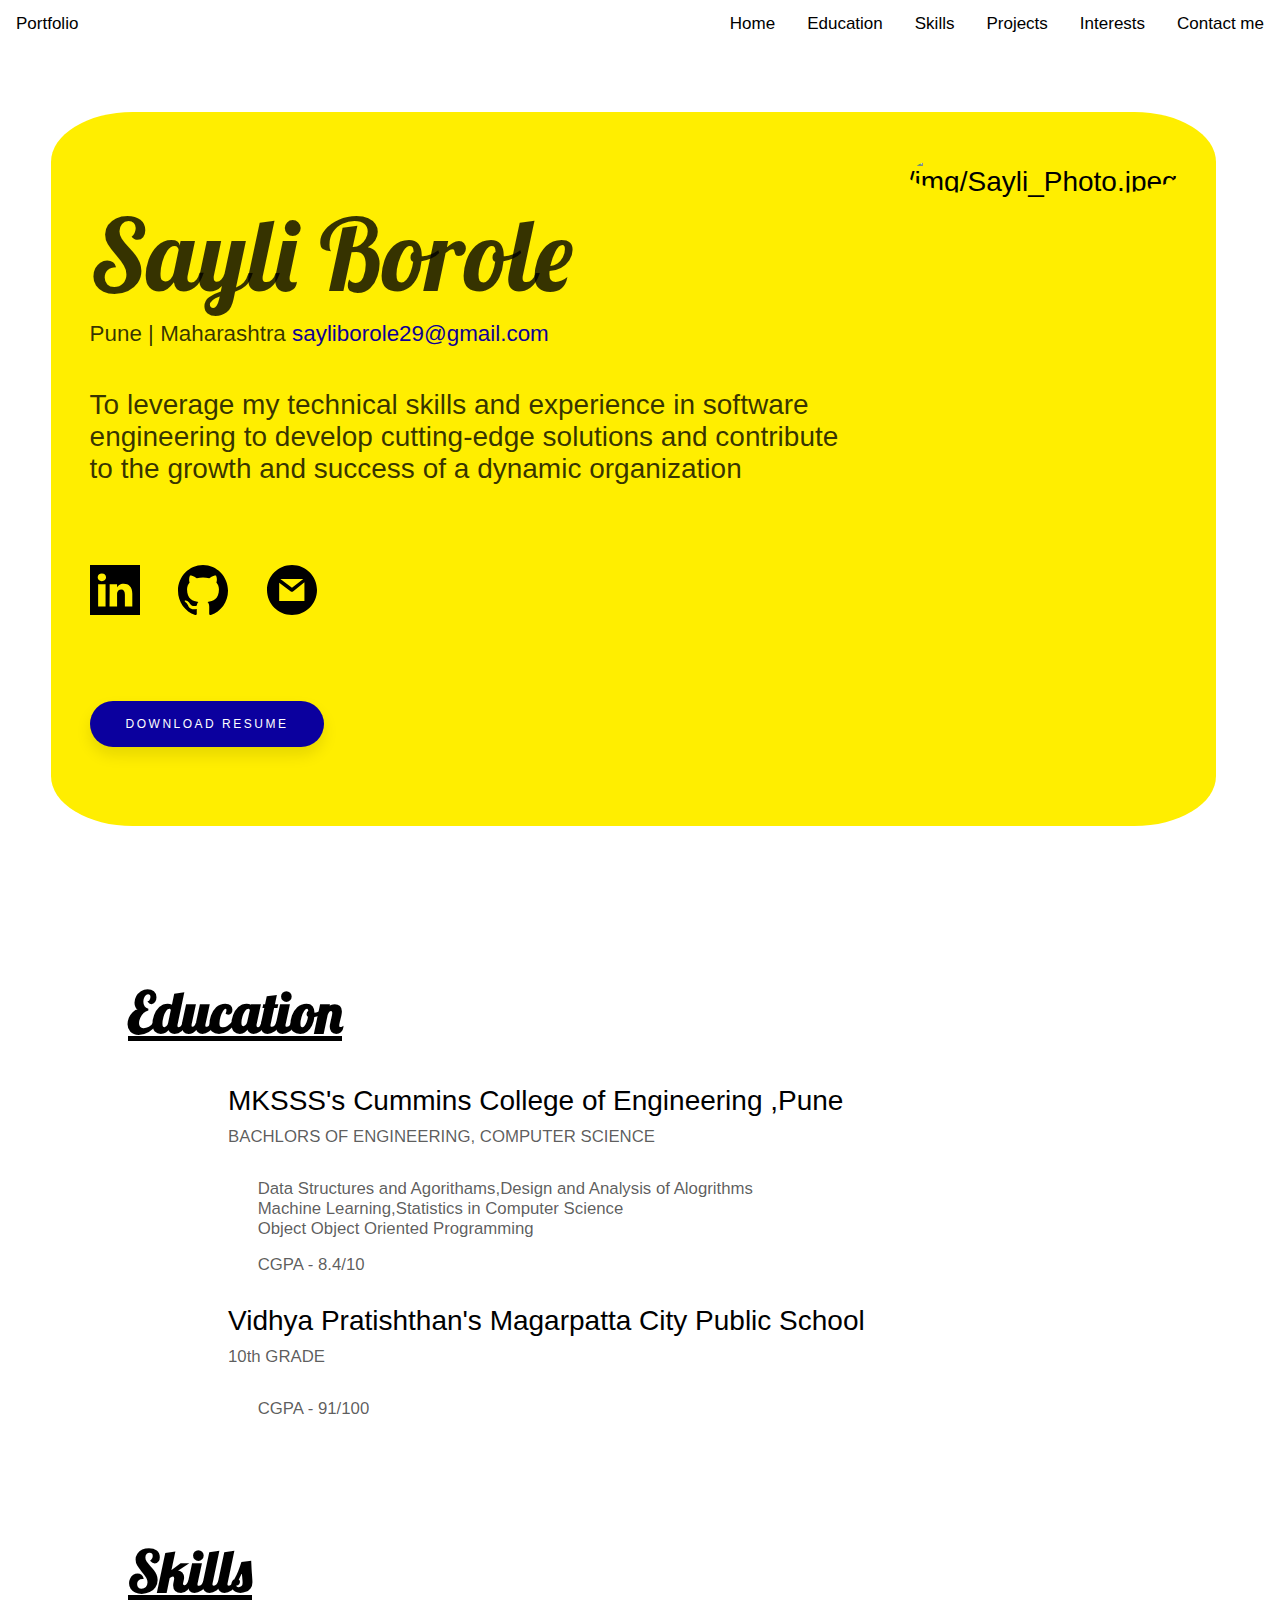
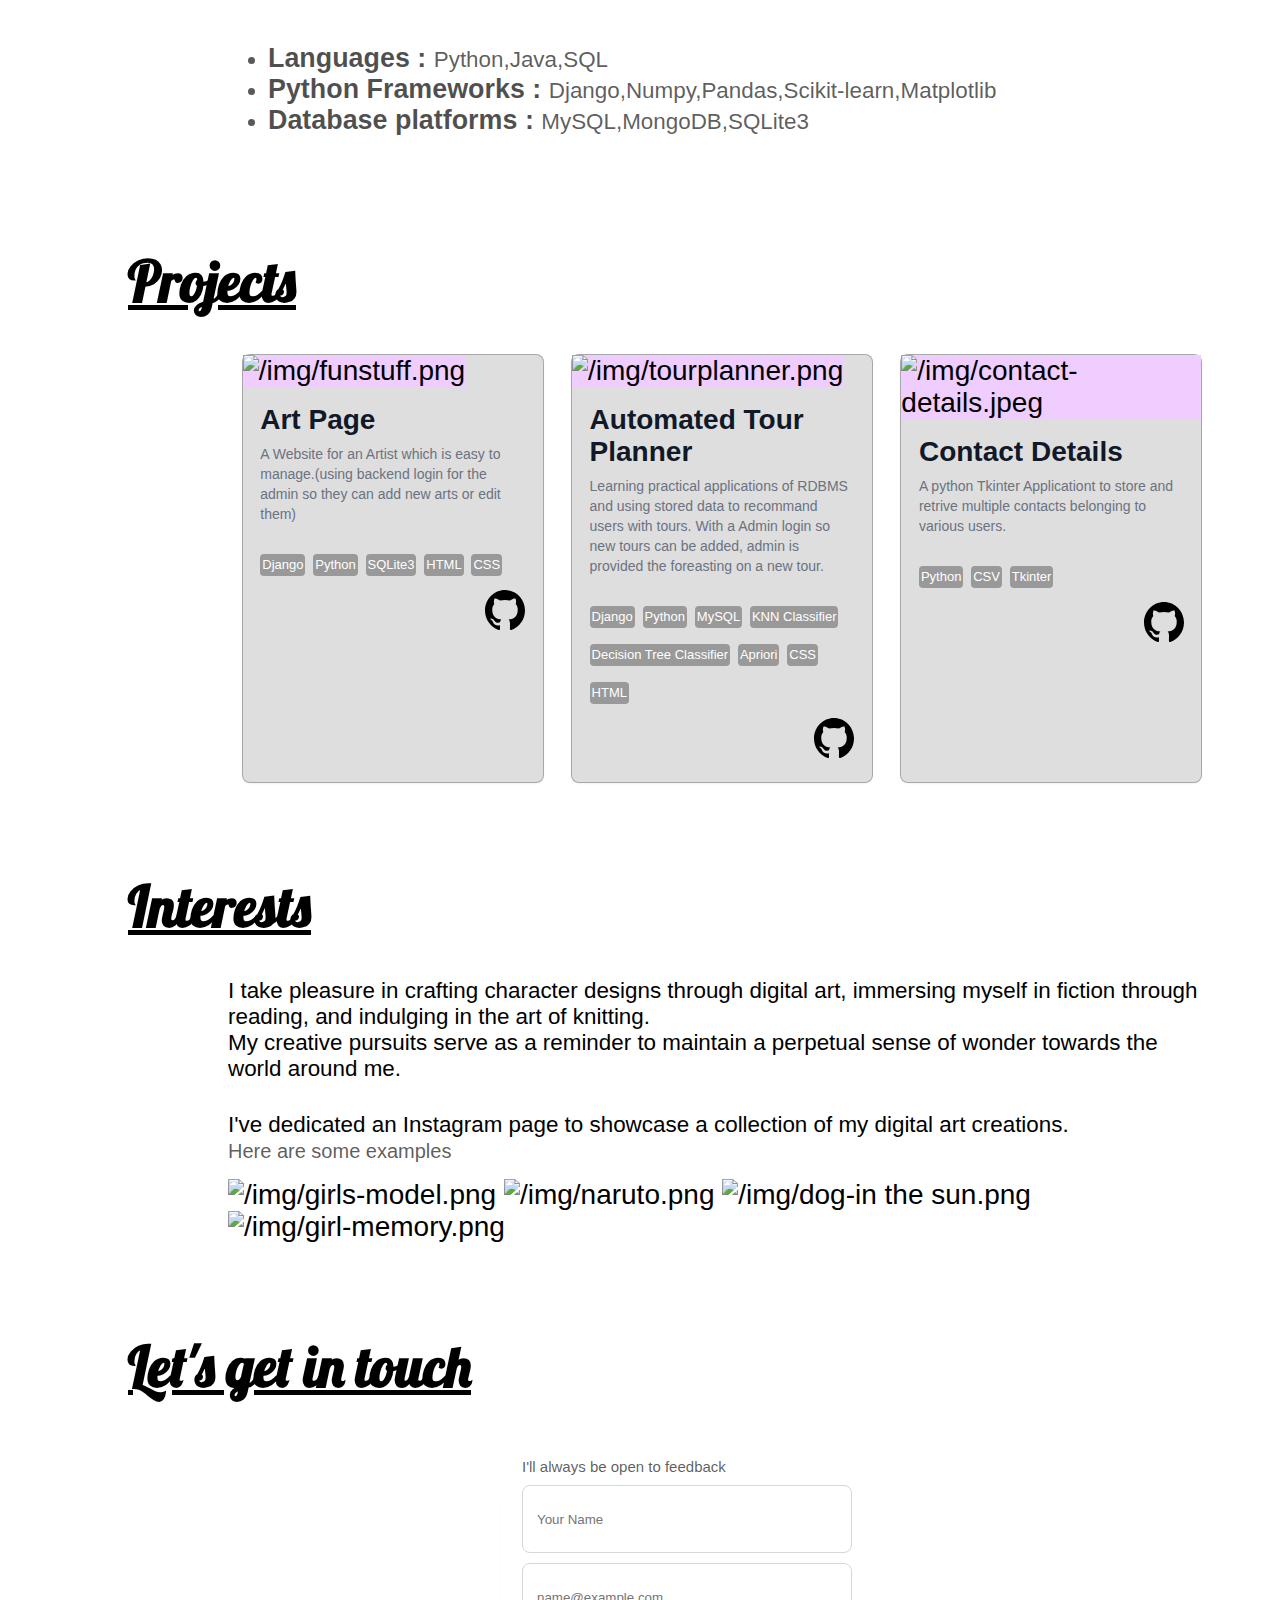
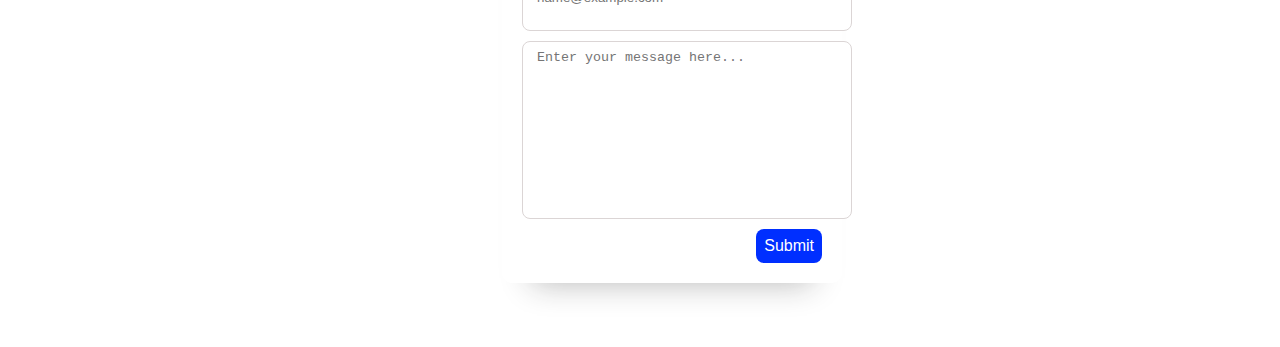
==== index.html @ f9aa7aaa "Update index.html" ====
<!DOCTYPE html>
<html>
<head>
<meta name="viewport" content="width=device-width, initial-scale=1">
<link rel="stylesheet" href="/css/index-style.css">
</head>
<body>

<div id="navbar">
  <nav class="navbar navbar-expand-lg bg-body-tertiary">
    <div class="container-fluid">
      <a class="navbar-brand" href="#">Portfolio</a>
      <div class="collapse navbar-collapse" id="navbarNavAltMarkup">
        <div class="navbar-nav">
          <a class="nav-link" aria-current="page" href="#">Home</a>
          <a class="nav-link" href="#education">Education</a>
          <a class="nav-link" href="#skills">Skills</a>
          <a class="nav-link" href="#projects">Projects</a>
          <a class="nav-link" href="#Interests">Interests</a>
          <a class="nav-link" href="#contactme">Contact me</a>
          <!-- <a class="nav-link">Experience</a> -->
        </div>
      </div>
    </div>
  </nav>
</div>

<div class="content">
  <div class="name-content">
    <div class="nametitle">
      <span id="name">Sayli Borole</span>
      <br>  
      <span id="location-email">
        Pune | Maharashtra    
        <a href="mailto:sayliborole29@gmail.com">
        sayliborole29@gmail.com
      </a></span>
    </div>
    
    
    <div>
      To leverage my technical skills and experience in software engineering to develop cutting-edge solutions and contribute to the growth and success of a dynamic organization  
    </div>
    <div class="social-media">
      <div class="linkedin">
        <a href="https://www.linkedin.com/in/sayli-borole-416a97218/">
          <svg fill="#000000" height="50px" width="50px" version="1.1" id="Layer_1" xmlns="http://www.w3.org/2000/svg" xmlns:xlink="http://www.w3.org/1999/xlink" viewBox="0 0 455 455" xml:space="preserve"><g id="SVGRepo_bgCarrier" stroke-width="0"></g><g id="SVGRepo_tracerCarrier" stroke-linecap="round" stroke-linejoin="round"></g><g id="SVGRepo_iconCarrier"> <g> <path style="fill-rule:evenodd;clip-rule:evenodd;" d="M246.4,204.35v-0.665c-0.136,0.223-0.324,0.446-0.442,0.665H246.4z"></path> <path style="fill-rule:evenodd;clip-rule:evenodd;" d="M0,0v455h455V0H0z M141.522,378.002H74.016V174.906h67.506V378.002z M107.769,147.186h-0.446C84.678,147.186,70,131.585,70,112.085c0-19.928,15.107-35.087,38.211-35.087 c23.109,0,37.31,15.159,37.752,35.087C145.963,131.585,131.32,147.186,107.769,147.186z M385,378.002h-67.524V269.345 c0-27.291-9.756-45.92-34.195-45.92c-18.664,0-29.755,12.543-34.641,24.693c-1.776,4.34-2.24,10.373-2.24,16.459v113.426h-67.537 c0,0,0.905-184.043,0-203.096H246.4v28.779c8.973-13.807,24.986-33.547,60.856-33.547c44.437,0,77.744,29.02,77.744,91.398V378.002 z"></path> </g> </g></svg>
        </a>
      </div>
      <div class="git">
        <a href="https://github.com/sayli2003">
          <svg viewBox="0 0 20 20" height="50px" width="50px" version="1.1" xmlns="http://www.w3.org/2000/svg" xmlns:xlink="http://www.w3.org/1999/xlink" fill="#000000"><g id="SVGRepo_bgCarrier" stroke-width="0"></g><g id="SVGRepo_tracerCarrier" stroke-linecap="round" stroke-linejoin="round"></g><g id="SVGRepo_iconCarrier"> <title>Sayli's github</title> <defs> </defs> 
            <g id="Page-1" stroke="none" stroke-width="1" fill="none" fill-rule="evenodd"> 
            <g id="Dribbble-Light-Preview" transform="translate(-140.000000, -7559.000000)" fill="#000000"> 
            <g id="icons" transform="translate(56.000000, 160.000000)"> 
              <path d="M94,7399 C99.523,7399 104,7403.59 104,7409.253 C104,7413.782 101.138,7417.624 97.167,7418.981 C96.66,7419.082 96.48,7418.762 96.48,7418.489 C96.48,7418.151 96.492,7417.047 96.492,7415.675 C96.492,7414.719 96.172,7414.095 95.813,7413.777 C98.04,7413.523 100.38,7412.656 100.38,7408.718 C100.38,7407.598 99.992,7406.684 99.35,7405.966 C99.454,7405.707 99.797,7404.664 99.252,7403.252 C99.252,7403.252 98.414,7402.977 96.505,7404.303 C95.706,7404.076 94.85,7403.962 94,7403.958 C93.15,7403.962 92.295,7404.076 91.497,7404.303 C89.586,7402.977 88.746,7403.252 88.746,7403.252 C88.203,7404.664 88.546,7405.707 88.649,7405.966 C88.01,7406.684 87.619,7407.598 87.619,7408.718 C87.619,7412.646 89.954,7413.526 92.175,7413.785 C91.889,7414.041 91.63,7414.493 91.54,7415.156 C90.97,7415.418 89.522,7415.871 88.63,7414.304 C88.63,7414.304 88.101,7413.319 87.097,7413.247 C87.097,7413.247 86.122,7413.234 87.029,7413.87 C87.029,7413.87 87.684,7414.185 88.139,7415.37 C88.139,7415.37 88.726,7417.2 91.508,7416.58 C91.513,7417.437 91.522,7418.245 91.522,7418.489 C91.522,7418.76 91.338,7419.077 90.839,7418.982 C86.865,7417.627 84,7413.783 84,7409.253 C84,7403.59 88.478,7399 94,7399" id="github-[#142]"> </path> </g> </g> </g> </g></svg>
        </a>
      </div>
      <div class="gmail">
        <a href="mailto:sayliborole29@gmail.com">
          <svg fill="#000000" height="50px" width="50px" version="1.1" id="Capa_1" xmlns="http://www.w3.org/2000/svg" xmlns:xlink="http://www.w3.org/1999/xlink" viewBox="0 0 216 216" xml:space="preserve"><g id="SVGRepo_bgCarrier" stroke-width="0"></g><g id="SVGRepo_tracerCarrier" stroke-linecap="round" stroke-linejoin="round"></g><g id="SVGRepo_iconCarrier"> <path d="M108,0C48.353,0,0,48.353,0,108s48.353,108,108,108s108-48.353,108-108S167.647,0,108,0z M156.657,60L107.96,98.498 L57.679,60H156.657z M161.667,156h-109V76.259l50.244,38.11c1.347,1.03,3.34,1.545,4.947,1.545c1.645,0,3.073-0.54,4.435-1.616 l49.374-39.276V156z"></path> </g></svg>
        </a>
      </div>
    </div>
    <div class="resume">
      <button id="resume-button"> <a href="/docs/SAYLI_BOROLE_Btech_CS_Internship.pdf" style="text-decoration:none ;color:inherit;">DownLoad Resume</a>
      </button>
    </div>
  </div>
  <div class="myimage">
<img src="/img/Sayli_Photo.jpeg" alt="/img/Sayli_Photo.jpeg">

  </div>
</div>
<div class="outercontent">
  <div class="categories" id="education">
  <h1>Education</h1>
  <div class="cat-content">
    
  <div class="schools">
    <div class="title">
      MKSSS's Cummins College of Engineering ,Pune
      <br>  
      <span>
        BACHLORS OF ENGINEERING, COMPUTER SCIENCE
      </span>
    </div>
    
    <div class="coursework">
      <p>
        Data Structures and Agorithams,Design and Analysis of Alogrithms<br>
      Machine Learning,Statistics in Computer Science<br>
      Object Object Oriented Programming<br>
      </p>
      
      
      CGPA - 8.4/10
    </div>
  </div>
  <div class="schools">
    <div class="title">
      Vidhya Pratishthan's Magarpatta City Public School
      <br>  
      <span>
        10th GRADE
      </span>
    </div>
    
    <div class="coursework">      
      CGPA - 91/100
    </div>
  </div>
  </div>
</div>
<div class="categories" id="skills">
  <h1>Skills</h1>
  <div class="cat-content">
  <ul class="skill" >
    <li><span class="skilltype">Languages : </span>Python,Java,SQL</li>
    <li><span class="skilltype">Python Frameworks : </span>Django,Numpy,Pandas,Scikit-learn,Matplotlib</li>
    <li><span class="skilltype">Database platforms : </span>MySQL,MongoDB,SQLite3</li>
  </ul>
</div>
</div>
<div class="categories" id="projects">
  <h1>Projects</h1>
  <div class="cat-content">
    <div class="rows" style="display: flex; justify-content:space-around;">
      <div class="card">
        <div class="image"><img src="/img/funstuff.png" alt="/img/funstuff.png"></div>
         <div class="card-content">
           <a href="#">
             <span class="card-title">
              Art Page
             </span>
           </a>
       
           <p class="desc">
             A Website for an Artist which is easy to manage.(using backend login for the admin so they can add new arts or edit them) 
           </p>
            <div><span class="action" href="#">
             Django
           </span>
           <span class="action" href="#">
            Python
          </span>
           <span class="action" href="#">
            SQLite3
          </span>
          <span class="action" href="#">
            HTML
          </span>
          <span class="action" href="#">
            CSS
          </span>
        </div>
          <div style="margin-top: 5%;display: flex;justify-content: end;">
            <a href="https://github.com/sayli2003/FUNSTUFFS-website"><svg viewBox="0 0 20 20" height="40px" width="40px" version="1.1" xmlns="http://www.w3.org/2000/svg" xmlns:xlink="http://www.w3.org/1999/xlink" fill="#000000"><g id="SVGRepo_bgCarrier" stroke-width="0"></g><g id="SVGRepo_tracerCarrier" stroke-linecap="round" stroke-linejoin="round"></g><g id="SVGRepo_iconCarrier"> <title>Sayli's github</title> <defs> </defs> <g id="Page-1" stroke="none" stroke-width="1" fill="none" fill-rule="evenodd"> <g id="Dribbble-Light-Preview" transform="translate(-140.000000, -7559.000000)" fill="#000000"> <g id="icons" transform="translate(56.000000, 160.000000)"> <path d="M94,7399 C99.523,7399 104,7403.59 104,7409.253 C104,7413.782 101.138,7417.624 97.167,7418.981 C96.66,7419.082 96.48,7418.762 96.48,7418.489 C96.48,7418.151 96.492,7417.047 96.492,7415.675 C96.492,7414.719 96.172,7414.095 95.813,7413.777 C98.04,7413.523 100.38,7412.656 100.38,7408.718 C100.38,7407.598 99.992,7406.684 99.35,7405.966 C99.454,7405.707 99.797,7404.664 99.252,7403.252 C99.252,7403.252 98.414,7402.977 96.505,7404.303 C95.706,7404.076 94.85,7403.962 94,7403.958 C93.15,7403.962 92.295,7404.076 91.497,7404.303 C89.586,7402.977 88.746,7403.252 88.746,7403.252 C88.203,7404.664 88.546,7405.707 88.649,7405.966 C88.01,7406.684 87.619,7407.598 87.619,7408.718 C87.619,7412.646 89.954,7413.526 92.175,7413.785 C91.889,7414.041 91.63,7414.493 91.54,7415.156 C90.97,7415.418 89.522,7415.871 88.63,7414.304 C88.63,7414.304 88.101,7413.319 87.097,7413.247 C87.097,7413.247 86.122,7413.234 87.029,7413.87 C87.029,7413.87 87.684,7414.185 88.139,7415.37 C88.139,7415.37 88.726,7417.2 91.508,7416.58 C91.513,7417.437 91.522,7418.245 91.522,7418.489 C91.522,7418.76 91.338,7419.077 90.839,7418.982 C86.865,7417.627 84,7413.783 84,7409.253 C84,7403.59 88.478,7399 94,7399" id="github-[#142]"> </path> </g> </g> </g> </g></svg>
            </a>
          </div>
           
         </div>
       </div>
        <div class="card">
          <div class="image"><img src="/img/tourplanner.png" alt="/img/tourplanner.png"></div>
           <div class="card-content">
             <a href="#">
               <span class="card-title">
                Automated Tour Planner
               </span>
             </a>
         
             <p class="desc">
              Learning practical applications of RDBMS and using stored data to recommand users with tours. With a Admin login so new tours can be added, admin is provided the foreasting on a new tour. 
             </p>
              <div><span class="action" href="#">
               Django
             </span>
             <span class="action" href="#">
              Python
            </span>
             <span class="action" href="#">
              MySQL
            </span>
            <span class="action" href="#">
              KNN Classifier
            </span>
            <span class="action" href="#">
              Decision Tree Classifier
            </span>
            
            
            <span class="action" href="#">
              Apriori
            </span>
            <span class="action" href="#">
              CSS
            </span>
            <span class="action" href="#">
              HTML
            </span>
          </div>
            <div style="margin-top: 5%;display: flex;justify-content: end;">
              <a href="https://github.com/sayli2003/Tour-Reccomandation"><svg viewBox="0 0 20 20" height="40px" width="40px" version="1.1" xmlns="http://www.w3.org/2000/svg" xmlns:xlink="http://www.w3.org/1999/xlink" fill="#000000"><g id="SVGRepo_bgCarrier" stroke-width="0"></g><g id="SVGRepo_tracerCarrier" stroke-linecap="round" stroke-linejoin="round"></g><g id="SVGRepo_iconCarrier"> <title>Sayli's github</title> <defs> </defs> <g id="Page-1" stroke="none" stroke-width="1" fill="none" fill-rule="evenodd"> <g id="Dribbble-Light-Preview" transform="translate(-140.000000, -7559.000000)" fill="#000000"> <g id="icons" transform="translate(56.000000, 160.000000)"> <path d="M94,7399 C99.523,7399 104,7403.59 104,7409.253 C104,7413.782 101.138,7417.624 97.167,7418.981 C96.66,7419.082 96.48,7418.762 96.48,7418.489 C96.48,7418.151 96.492,7417.047 96.492,7415.675 C96.492,7414.719 96.172,7414.095 95.813,7413.777 C98.04,7413.523 100.38,7412.656 100.38,7408.718 C100.38,7407.598 99.992,7406.684 99.35,7405.966 C99.454,7405.707 99.797,7404.664 99.252,7403.252 C99.252,7403.252 98.414,7402.977 96.505,7404.303 C95.706,7404.076 94.85,7403.962 94,7403.958 C93.15,7403.962 92.295,7404.076 91.497,7404.303 C89.586,7402.977 88.746,7403.252 88.746,7403.252 C88.203,7404.664 88.546,7405.707 88.649,7405.966 C88.01,7406.684 87.619,7407.598 87.619,7408.718 C87.619,7412.646 89.954,7413.526 92.175,7413.785 C91.889,7414.041 91.63,7414.493 91.54,7415.156 C90.97,7415.418 89.522,7415.871 88.63,7414.304 C88.63,7414.304 88.101,7413.319 87.097,7413.247 C87.097,7413.247 86.122,7413.234 87.029,7413.87 C87.029,7413.87 87.684,7414.185 88.139,7415.37 C88.139,7415.37 88.726,7417.2 91.508,7416.58 C91.513,7417.437 91.522,7418.245 91.522,7418.489 C91.522,7418.76 91.338,7419.077 90.839,7418.982 C86.865,7417.627 84,7413.783 84,7409.253 C84,7403.59 88.478,7399 94,7399" id="github-[#142]"> </path> </g> </g> </g> </g></svg>
              </a>
            </div>
             
           </div>
          </div>
          <div class="card">
            <div class="image"><img src="/img/contact-details.jpeg" alt="/img/contact-details.jpeg"></div>
             <div class="card-content">
               <a href="#">
                 <span class="card-title">
                  Contact Details
                 </span>
               </a>
           
               <p class="desc">
                 A python Tkinter Applicationt to store and retrive multiple contacts belonging to various users. 

                </p>
                <div>
               <span class="action" href="#">
                Python
              </span>
               <span class="action" href="#">
                CSV
              </span>
              <span class="action" href="#">
                Tkinter
              </span>
            </div>
              <div style="margin-top: 5%;display: flex;justify-content: end;">
                <a href="https://github.com/sayli2003/Contact-Details-Management"><svg viewBox="0 0 20 20" height="40px" width="40px" version="1.1" xmlns="http://www.w3.org/2000/svg" xmlns:xlink="http://www.w3.org/1999/xlink" fill="#000000"><g id="SVGRepo_bgCarrier" stroke-width="0"></g><g id="SVGRepo_tracerCarrier" stroke-linecap="round" stroke-linejoin="round"></g><g id="SVGRepo_iconCarrier"> <defs> </defs> <g id="Page-1" stroke="none" stroke-width="1" fill="none" fill-rule="evenodd"> <g id="Dribbble-Light-Preview" transform="translate(-140.000000, -7559.000000)" fill="#000000"> <g id="icons" transform="translate(56.000000, 160.000000)"> <path d="M94,7399 C99.523,7399 104,7403.59 104,7409.253 C104,7413.782 101.138,7417.624 97.167,7418.981 C96.66,7419.082 96.48,7418.762 96.48,7418.489 C96.48,7418.151 96.492,7417.047 96.492,7415.675 C96.492,7414.719 96.172,7414.095 95.813,7413.777 C98.04,7413.523 100.38,7412.656 100.38,7408.718 C100.38,7407.598 99.992,7406.684 99.35,7405.966 C99.454,7405.707 99.797,7404.664 99.252,7403.252 C99.252,7403.252 98.414,7402.977 96.505,7404.303 C95.706,7404.076 94.85,7403.962 94,7403.958 C93.15,7403.962 92.295,7404.076 91.497,7404.303 C89.586,7402.977 88.746,7403.252 88.746,7403.252 C88.203,7404.664 88.546,7405.707 88.649,7405.966 C88.01,7406.684 87.619,7407.598 87.619,7408.718 C87.619,7412.646 89.954,7413.526 92.175,7413.785 C91.889,7414.041 91.63,7414.493 91.54,7415.156 C90.97,7415.418 89.522,7415.871 88.63,7414.304 C88.63,7414.304 88.101,7413.319 87.097,7413.247 C87.097,7413.247 86.122,7413.234 87.029,7413.87 C87.029,7413.87 87.684,7414.185 88.139,7415.37 C88.139,7415.37 88.726,7417.2 91.508,7416.58 C91.513,7417.437 91.522,7418.245 91.522,7418.489 C91.522,7418.76 91.338,7419.077 90.839,7418.982 C86.865,7417.627 84,7413.783 84,7409.253 C84,7403.59 88.478,7399 94,7399" id="github-[#142]"> </path> </g> </g> </g> </g></svg>
                </a>
              </div>
               
             </div>
            </div>
      </div>
       
   </div>
    </div>
<div class="categories" id="Interests">
  <h1>Interests</h1>
  <div class="cat-content">
    <div style="font-size: 80%;">
    I take pleasure in crafting character designs through digital art, immersing myself in fiction through reading, and indulging in the art of knitting.<br>
   My creative pursuits serve as a reminder to maintain a perpetual sense of wonder towards the world around me.
  </div>
  <div style="font-size: 80%;padding: 30px 30px 15px 0px;">
    I've dedicated an Instagram page to showcase a collection of my digital art creations.<br>
    <span style="font-size:20px;color: #000000a6;">
      Here are some examples
    </span>
  </div>
  <div class="artwork">
    <img src="/img/girls-model.png" alt="/img/girls-model.png">
    <img src="/img/naruto.png" alt="/img/naruto.png">
    <img src="/img/dog-in the sun.png" alt="/img/dog-in the sun.png">
    <img src="/img/girl-memory.png" alt="/img/girl-memory.png">

  </div>
  </div>
  
</div>
<div class="categories" id="contactme">
  <h1>Let's get in touch</h1>
  <div style="display: flex;justify-content: center;">
      <form class="form" action="https://formspree.io/f/xyyqeldw" method="POST">
    <span style="font-size:15px;color:#000000a6;">I'll always be open to feedback</span>
      <input class="form-control" name="name" type="text" placeholder="Your Name" data-sb-validations="required" />
      <input class="form-control" name="email" type="email" placeholder="name@example.com" data-sb-validations="required,email" />
      <textarea class="form-control" name="message" type="text" placeholder="Enter your message here..." style="height: 10rem" data-sb-validations="required"></textarea>
                               
     
    <button type="submit">Submit</button>
  </div>

</form>
</div>
<script>
window.onscroll = function() {myFunction()};

var navbar = document.getElementById("navbar");
var sticky = navbar.offsetTop;

function myFunction() {
  if (window.pageYOffset >= sticky) {
    navbar.classList.add("sticky")
  } else {
    navbar.classList.remove("sticky");
  }
}
</script>

</body>
</html>
---- css/index-style.css ----
@import url('https://fonts.googleapis.com/css?family=Lobster&display=swap');
body {
    margin: 0;
    font-size: 28px;
    font-family: Arial, Helvetica, sans-serif;
  }
  .container-fluid{
    display: flex;
    justify-content: space-between;
  }
  #navbar {
    overflow: hidden;
    background-image: linear-gradient(to bottom, rgb(255, 255, 255), rgba(255, 255, 255, 0.747));
  }
  #navbar a {
    float: left;
    display: block;
    color: #000000;
    text-align: center;
    padding: 14px 16px;
    text-decoration: none;
    font-size: 17px;
  }
  
  .navbar-nav a:hover {
    background-color: #ddd;
    color: black;
  }
  
  
  .sticky {
    position: fixed;
    top: 0;
    width: 100%;
  }
  
  .sticky + .content {
    padding-top: 60px;
  }
  #name{
    font-family: Lobster;
    font-size: 100px;

    color: rgba(0, 0, 0, 0.788);
  }
  #location-email{
    font-size: 80%;
    text-decoration: none;
    
  }
  #location-email a{
  text-decoration: none;
   color: #0f0094;
  }
  .content .name-content div{
    margin: 5% 5% 5% 0%;
    font-family:'Gill Sans', 'Gill Sans MT', Calibri, 'Trebuchet MS', sans-serif;

    color: rgba(0, 0, 0, 0.788);
  }
  .content{
    background-color: rgb(255, 238, 0);
    margin: 5% 5% 5% 4%;
    border-radius: 7%;
    padding: 3%;
    display: flex;
    flex-direction: row;
    justify-content: space-between;
  }
  .myimage img{
    height: 400px;
    border-radius: 50%;
  }
  .categories{
    padding-top: 50px;
  }
  .linkedin:hover a svg{
    fill: #0f0094;
  }
  .git:hover #Dribbble-Light-Preview{
    fill:#0f0094;
  }
  .gmail:hover svg{
    fill:#0f0094;
  }
  .social-media{
    display: flex;

  }
  .outercontent{
    margin: 5% 5% 5% 10%;
    color: rgb(0, 0, 0);
  }
  .outercontent H1{
    font-family: Lobster;
    text-decoration: underline;
  }
  .cat-content{
    padding-left: 100px;
  }
  .schools .title span{
    font-size: 60%;
    color: #000000a6;
  }

  .schools .coursework{
    font-size: 60%;
    color: #000000a6;
    margin: 3%;
  }
  .skill{
    font-size: 80%;
    font: normal;
    color: #000000a6;
  }
  .artwork img{
    height: 300px;
  }
  .skill span{
    font-size: 120%;
    font-weight: 600;
    color: #000000b0;
  }
  .card {
    max-width: 300px;
    border-radius: 0.5rem;
    background-color: #02020221;
    box-shadow: 0 1px 2px 0 rgba(0, 0, 0, 0.05);
    border: 1px solid rgba(0, 0, 0, 0.247);
  }
  
  .card a {
    text-decoration: none
  }
  
  .card-content {
    padding: 1.1rem;
  }
  
  .image img{
    object-fit: cover;
    width: 100%;
    height: 150px;
    background-color: rgb(239, 205, 255);
  }
  
  .card-title {
    color: #111827;
    font-size: 20 px;
    line-height: 1.75rem;
    font-weight: 600;
  }
  
  .desc {
    margin-top: 0.5rem;
    color: #6B7280;
    font-size: 0.875rem;
    line-height: 1.25rem;
  }
  
  .action {
    display: inline-flex;
    margin-top: 1rem;
    color: #ffffff;
    font-size: 13px;
    line-height: 1.25rem;
    font-weight: 500;
    align-items: center;
    gap: 0.25rem;
    background-color: #999999;
    padding: 1px 2px;
    border-radius: 4px;
  }
  
  .action span {
    transition: .3s ease;
  }
  
  .action:hover span {
    transform: translateX(4px);
  }
  
  .form {
    position: relative;
    display: flex;
    align-items: flex-start;
    justify-content: center;
    flex-direction: column;
    gap: 10px;
    width: 300px;
    background-color: white;
    padding: 20px;
    border-radius: 10px;
    box-shadow: 0 30px 30px -30px rgba(27, 26, 26, 0.315);
  }
  .form input {
    outline: 0;
    border: 1px solid rgb(219, 213, 213);
    padding: 8px 14px;
    border-radius: 8px;
    width: 100%;
    height: 50px;
  }
  
  .form textarea {
    border-radius: 8px;
    height: 100px;
    width: 100%;
    resize: none;
    outline: 0;
    padding: 8px 14px;
    border: 1px solid rgb(219, 213, 213);
  }
  
  .form button {
    align-self: flex-end;
    padding: 8px;
    outline: 0;
    border: 0;
    border-radius: 8px;
    font-size: 16px;
    font-weight: 500;
    background-color: rgb(0, 47, 255);
    color: #fff;
    cursor: pointer;
  }
  #resume-button {
    padding: 1.3em 3em;
    font-size: 12px;
    text-transform: uppercase;
    letter-spacing: 2.5px;
    font-weight: 500;
    color: #ffffff;
    background-color: #0b009e;
    border: none;
    border-radius: 45px;
    box-shadow: 0px 8px 15px rgba(0, 0, 0, 0.1);
    transition: all 0.3s ease 0s;
    cursor: pointer;
    outline: none;
  }
  
  #resume-button:hover {
    background-color: #0087d4;
    box-shadow: 0px 15px 20px rgba(6, 41, 156, 0.4);
    color: #000000;
    transform: translateY(-7px);
  }
  
  #resume-button:active {
    transform: translateY(-1px);
  }
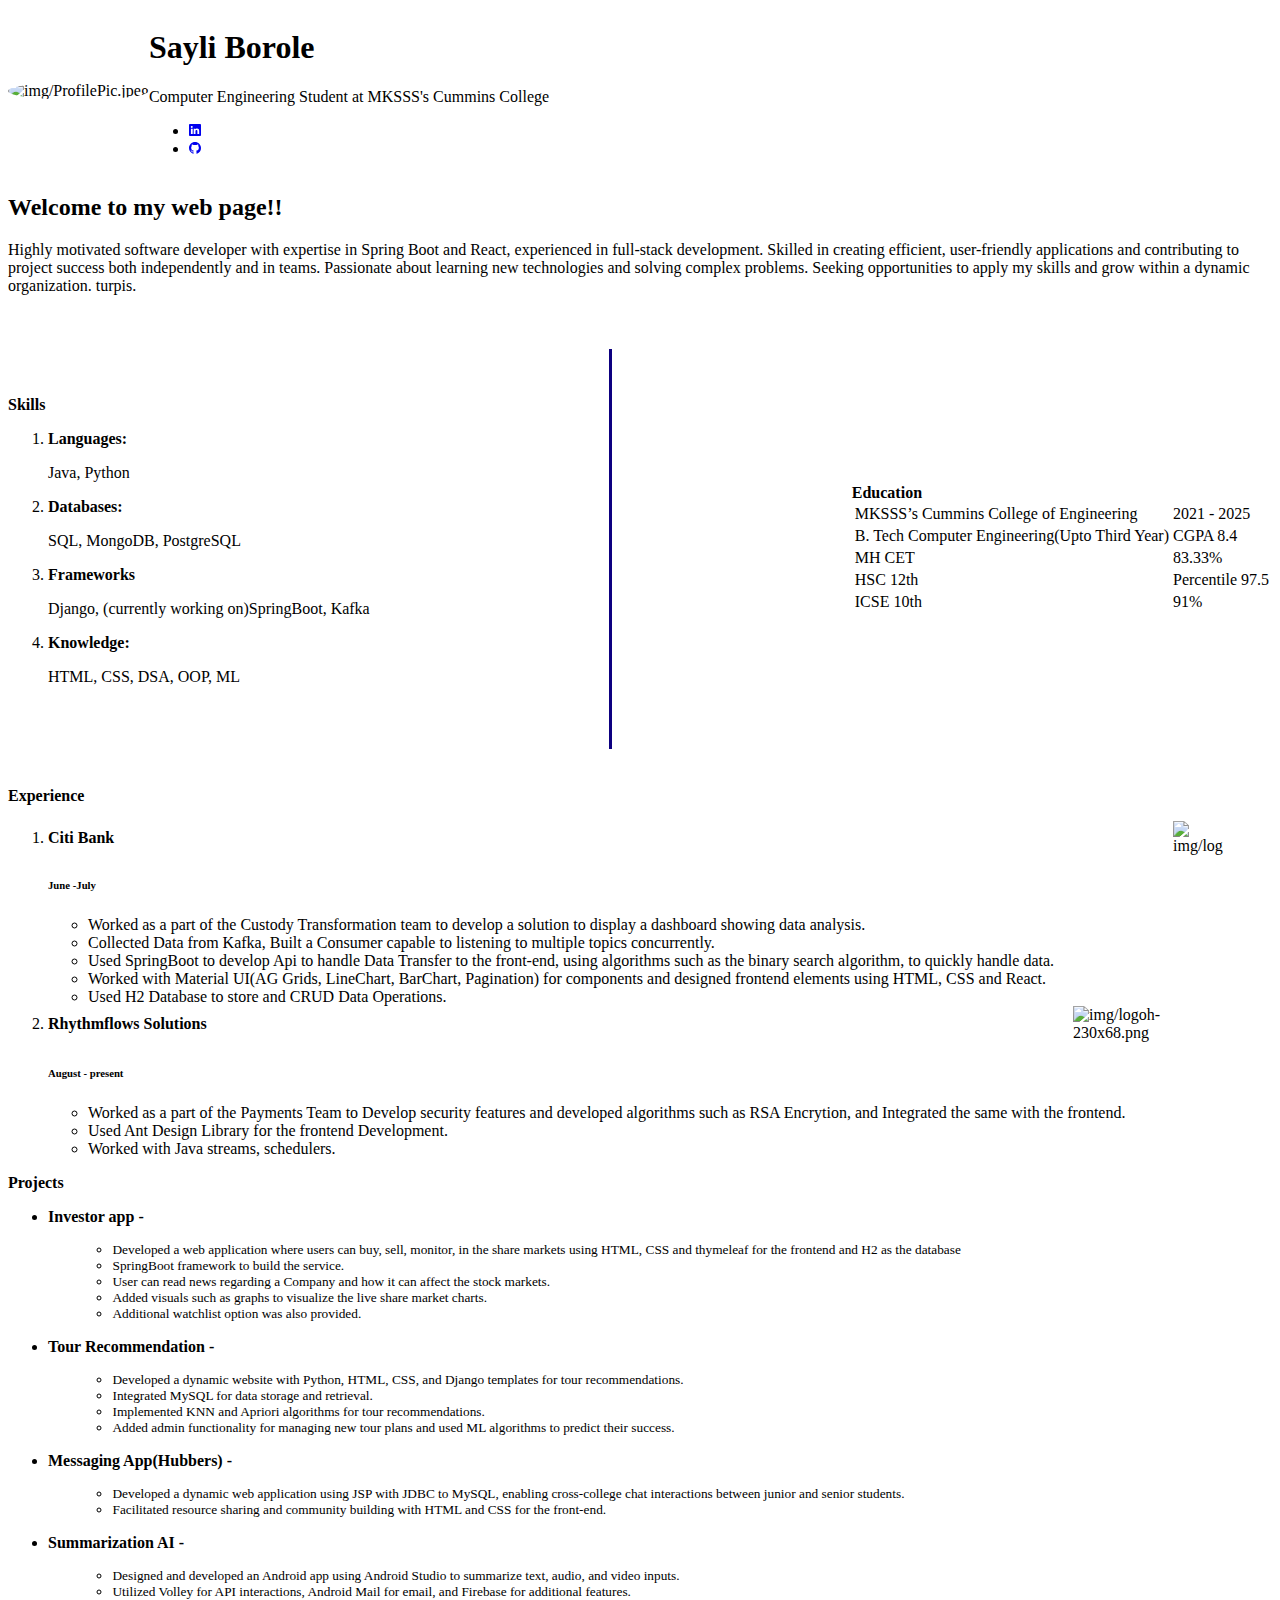
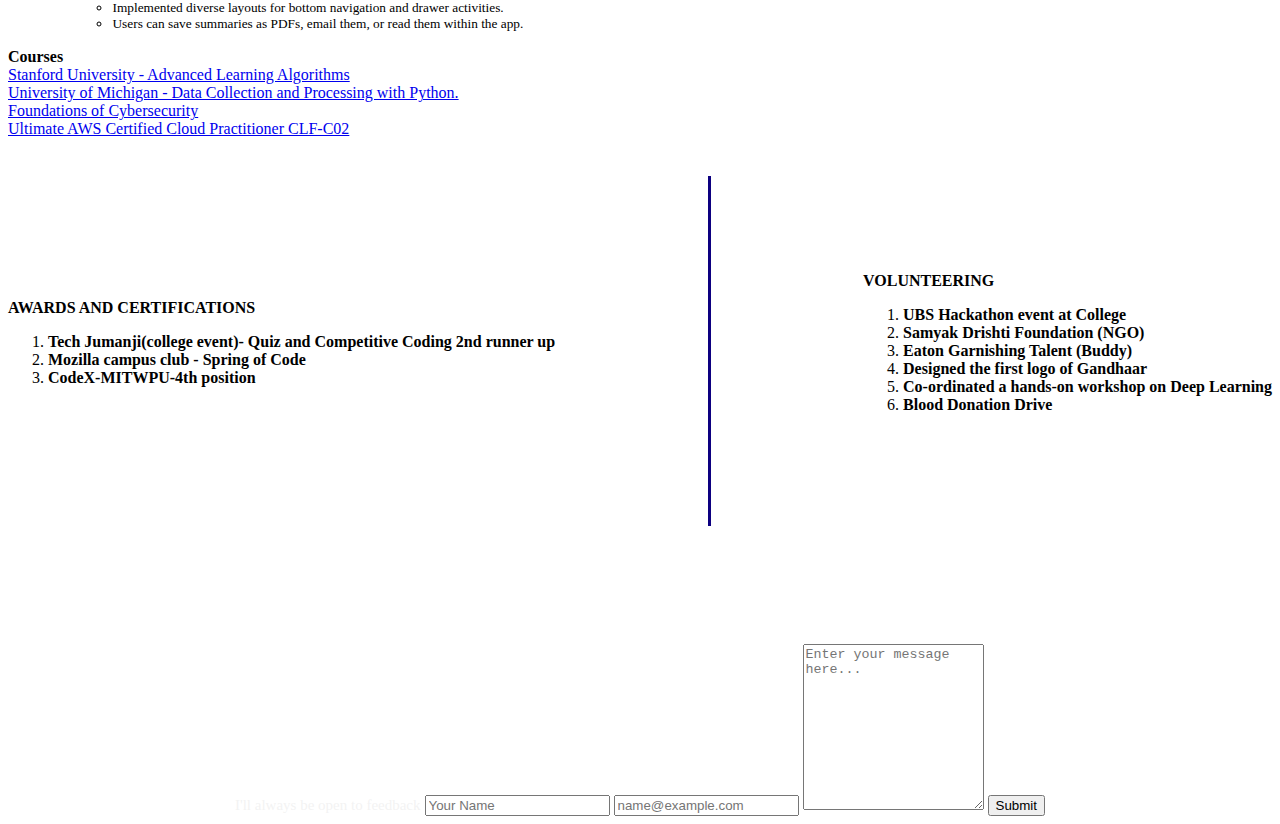
==== commit 0c370e1f: "Update index.html" ====
--- a/index.html
+++ b/index.html
@@ -1,299 +1,378 @@
 <!DOCTYPE html>
-<html>
-<head>
-<meta name="viewport" content="width=device-width, initial-scale=1">
-<link rel="stylesheet" href="/css/index-style.css">
-</head>
-<body>
-
-<div id="navbar">
-  <nav class="navbar navbar-expand-lg bg-body-tertiary">
-    <div class="container-fluid">
-      <a class="navbar-brand" href="#">Portfolio</a>
-      <div class="collapse navbar-collapse" id="navbarNavAltMarkup">
-        <div class="navbar-nav">
-          <a class="nav-link" aria-current="page" href="#">Home</a>
-          <a class="nav-link" href="#education">Education</a>
-          <a class="nav-link" href="#skills">Skills</a>
-          <a class="nav-link" href="#projects">Projects</a>
-          <a class="nav-link" href="#Interests">Interests</a>
-          <a class="nav-link" href="#contactme">Contact me</a>
-          <!-- <a class="nav-link">Experience</a> -->
+<html lang="en">
+  <head>
+    <meta charset="UTF-8" />
+    <meta name="viewport" content="width=device-width, initial-scale=1.0" />
+    <meta http-equiv="X-UA-Compatible" content="ie=edge" />
+    <link rel="stylesheet" href="https://fonts.googleapis.com/css?family=Open+Sans:400,600" />
+    <link rel="stylesheet" href="css/all.min.css" />
+    <link rel="stylesheet" href="css/bootstrap.min.css" />
+    <link rel="stylesheet" href="css/templatemo-style.css" />
+    <link rel="stylesheet" href="css/tooltip.css">
+    <link rel="stylesheet" href="css/Skillslist.css"/>
+    <title>Sayli Borole Portfolio</title>
+  </head>
+  <body>
+    
+    <!-- Welcome Section -->
+   
+    <section id="tmWelcome" class="parallax-window" data-parallax="scroll" data-image-src="img/mini-profile-bg-01.jpg">
+      <div>
+        <div class="container-fluid tm-brand-container-outer">
+          <div class="row">
+            <div class="col-12" style="display: flex; align-items: center;">
+              <!-- Logo Area -->
+              <!-- Black transparent bg -->
+                <div class="tm-brand-container text-center">
+                  <img height="300px" width="300px" src="img/ProfilePic.jpeg" alt="img/ProfilePic.jpeg" style="border-radius: 100%;">
+                </div>
+              <div class="ml-auto mr-0 tm-bg-black-transparent text-white tm-brand-container-inner" style="height: max-content; justify-content: center;">
+                <div class="tm-brand-container text-center">
+                  <h1 class="tm-brand-name">Sayli Borole</h1>
+                  <p class="tm-brand-description mb-0">Computer Engineering Student at MKSSS's Cummins College</p>
+                  <ul class="example-2">
+                    <li class="icon-content">
+                      <a
+                        href="https://www.linkedin.com/in/sayli-borole-416a97218/"
+                        aria-label="LinkedIn"
+                        data-social="linkedin"
+                      >
+                        <div class="filled"></div>
+                        <svg
+                          xmlns="http://www.w3.org/2000/svg"
+                          width="12"
+                          height="12"
+                          fill="currentColor"
+                          class="bi bi-linkedin"
+                          viewBox="0 0 16 16"
+                          xml:space="preserve"
+                        >
+                          <path
+                            d="M0 1.146C0 .513.526 0 1.175 0h13.65C15.474 0 16 .513 16 1.146v13.708c0 .633-.526 1.146-1.175 1.146H1.175C.526 16 0 15.487 0 14.854zm4.943 12.248V6.169H2.542v7.225zm-1.2-8.212c.837 0 1.358-.554 1.358-1.248-.015-.709-.52-1.248-1.342-1.248S2.4 3.226 2.4 3.934c0 .694.521 1.248 1.327 1.248zm4.908 8.212V9.359c0-.216.016-.432.08-.586.173-.431.568-.878 1.232-.878.869 0 1.216.662 1.216 1.634v3.865h2.401V9.25c0-2.22-1.184-3.252-2.764-3.252-1.274 0-1.845.7-2.165 1.193v.025h-.016l.016-.025V6.169h-2.4c.03.678 0 7.225 0 7.225z"
+                            fill="currentColor"
+                          ></path>
+                        </svg>
+                      </a>
+                    </li>
+                    <li class="icon-content">
+                      <a href="https://github.com/sayli2003" aria-label="GitHub" data-social="github">
+                        <div class="filled"></div>
+                        <svg
+                          xmlns="http://www.w3.org/2000/svg"
+                          width="12"
+                          height="12"
+                          fill="currentColor"
+                          class="bi bi-github"
+                          viewBox="0 0 16 16"
+                          xml:space="preserve"
+                        >
+                          <path
+                            d="M8 0C3.58 0 0 3.58 0 8c0 3.54 2.29 6.53 5.47 7.59.4.07.55-.17.55-.38 0-.19-.01-.82-.01-1.49-2.01.37-2.53-.49-2.69-.94-.09-.23-.48-.94-.82-1.13-.28-.15-.68-.52-.01-.53.63-.01 1.08.58 1.23.82.72 1.21 1.87.87 2.33.66.07-.52.28-.87.51-1.07-1.78-.2-3.64-.89-3.64-3.95 0-.87.31-1.59.82-2.15-.08-.2-.36-1.02.08-2.12 0 0 .67-.21 2.2.82.64-.18 1.32-.27 2-.27s1.36.09 2 .27c1.53-1.04 2.2-.82 2.2-.82.44 1.1.16 1.92.08 2.12.51.56.82 1.27.82 2.15 0 3.07-1.87 3.75-3.65 3.95.29.25.54.73.54 1.48 0 1.07-.01 1.93-.01 2.2 0 .21.15.46.55.38A8.01 8.01 0 0 0 16 8c0-4.42-3.58-8-8-8"
+                            fill="currentColor"
+                          ></path>
+                        </svg>
+                      </a>
+                    </li>
+                  </ul>
+
+                </div>
+              </div>
+            </div>
+          </div>
+        </div>
+
+        <div class="tm-bg-white-transparent tm-welcome-container">
+          <div class="container-fluid">
+            <div class="row h-100">
+              <!-- Welcome Text -->
+              <!-- White transparent bg -->
+              <div class="col-md-7 tm-welcome-left-col">
+                <div class="tm-welcome-left">
+                  <h2 class="tm-welcome-title">Welcome to my web page!!</h2>
+                  <p class="pb-0">
+                    Highly motivated software developer with expertise in Spring Boot and React, experienced in full-stack development. Skilled in creating efficient, user-friendly applications and contributing to project success both independently and in teams. Passionate about learning new technologies and solving complex problems. Seeking opportunities to apply my skills and grow within a dynamic organization.
+
+                  turpis. </p>
+                </div>
+              </div>
+            </div>
+          </div>
         </div>
       </div>
-    </div>
-  </nav>
-</div>
-
-<div class="content">
-  <div class="name-content">
-    <div class="nametitle">
-      <span id="name">Sayli Borole</span>
-      <br>  
-      <span id="location-email">
-        Pune | Maharashtra    
-        <a href="mailto:sayliborole29@gmail.com">
-        sayliborole29@gmail.com
-      </a></span>
-    </div>
-    
-    
-    <div>
-      To leverage my technical skills and experience in software engineering to develop cutting-edge solutions and contribute to the growth and success of a dynamic organization  
-    </div>
-    <div class="social-media">
-      <div class="linkedin">
-        <a href="https://www.linkedin.com/in/sayli-borole-416a97218/">
-          <svg fill="#000000" height="50px" width="50px" version="1.1" id="Layer_1" xmlns="http://www.w3.org/2000/svg" xmlns:xlink="http://www.w3.org/1999/xlink" viewBox="0 0 455 455" xml:space="preserve"><g id="SVGRepo_bgCarrier" stroke-width="0"></g><g id="SVGRepo_tracerCarrier" stroke-linecap="round" stroke-linejoin="round"></g><g id="SVGRepo_iconCarrier"> <g> <path style="fill-rule:evenodd;clip-rule:evenodd;" d="M246.4,204.35v-0.665c-0.136,0.223-0.324,0.446-0.442,0.665H246.4z"></path> <path style="fill-rule:evenodd;clip-rule:evenodd;" d="M0,0v455h455V0H0z M141.522,378.002H74.016V174.906h67.506V378.002z M107.769,147.186h-0.446C84.678,147.186,70,131.585,70,112.085c0-19.928,15.107-35.087,38.211-35.087 c23.109,0,37.31,15.159,37.752,35.087C145.963,131.585,131.32,147.186,107.769,147.186z M385,378.002h-67.524V269.345 c0-27.291-9.756-45.92-34.195-45.92c-18.664,0-29.755,12.543-34.641,24.693c-1.776,4.34-2.24,10.373-2.24,16.459v113.426h-67.537 c0,0,0.905-184.043,0-203.096H246.4v28.779c8.973-13.807,24.986-33.547,60.856-33.547c44.437,0,77.744,29.02,77.744,91.398V378.002 z"></path> </g> </g></svg>
-        </a>
+      
+    </section>
+    <!-- End Welcome section -->
+
+    <!-- Portfolio section -->
+    <section id="tmPortfolio">
+      <div class="container-fluid">
+        <div class="row">
+          <div class="col-12">
+            <div class="tm-portfolio-item" style="display: flex; align-items: center; justify-content: space-between;">
+              
+              <div class="skills">
+                <strong>Skills</strong>
+
+                <ol class="alternating-colors">
+                  <li>
+                    <strong>Languages: </strong>
+                    <p>Java, Python</p>
+                  </li>
+                  <li>
+                    <strong>Databases: </strong>
+                    <p>SQL, MongoDB, PostgreSQL</p>
+                  </li>
+                  <li>
+                    <strong>Frameworks</strong>
+                    <p>Django, (currently working on)SpringBoot, Kafka</p>
+                  </li>
+                  <li>
+                    <strong>Knowledge: </strong>
+                    <p>HTML, CSS, DSA, OOP, ML</p>
+                  </li>
+                </ol>
+              </div>
+              <div class="vl" style="margin: 3%; border-left: 3px solid rgb(13, 0, 128); height: 400px;"></div>
+              <div class="education">
+                <strong>Education</strong>
+                <table class="table table-borderless p-4">
+                  <tbody>
+                    <tr>
+                      <td>MKSSS’s Cummins College of Engineering </td>
+                      <td class="to-right">2021 - 2025</td>
+                    </tr>
+                    <tr>
+                      <td>B. Tech Computer Engineering(Upto Third Year)</td>
+                      <td class="to-right">CGPA 8.4</td>
+                    </tr>
+                    <tr>
+                      <td>MH CET </td>
+                      <td class="to-right">83.33%</td>
+                    </tr>
+                    <tr>
+                      <td>HSC 12th </td>
+                      <td class="to-right">Percentile 97.5 </td>
+                    </tr>
+                    <tr>
+                      <td>ICSE 10th</td>
+                      <td class="to-right">91%</td>
+                    </tr>
+                  </tbody>
+                </table>
+              </div>
+              
+            </div>
+
+            <div class="experience">
+              <strong>Experience</strong>
+              <ol class="exp-list" style="--length: 5" role="list">
+                <li class="exp-list-item" style="--i: 5">
+
+                  <div class="job-title" style="display: flex; justify-content: space-between; align-items: center;"><h4 style="margin: 0px;">Citi Bank</h4><img width="50px" style="margin-right: 4%;" src="img/logo.svg" alt="img/logo.svg"></div>
+                  <h6>June -July</h6>
+                  <ul class="job-desp" style="list-style-type: circle;">
+                    <li>Worked as a part of the Custody Transformation team to develop a solution to display a dashboard showing data analysis.</li>
+                    <li>Collected Data from Kafka, Built a Consumer capable to listening to multiple topics concurrently.</li>
+                    <li>Used SpringBoot to develop Api to handle Data Transfer to the front-end, using algorithms such as the binary search algorithm, to quickly handle data.</li>
+                    <li>Worked with Material UI(AG Grids, LineChart, BarChart, Pagination) for components and designed frontend elements using HTML, CSS and React.</li>
+                    <li>Used H2 Database to store and CRUD Data Operations.</li>
+                  </ul> 
+                  </li>
+                <li class="exp-list-item" style="--i: 1">
+                  <div class="job-title" style="display: flex; justify-content: space-between; align-items: center;"><h4 style="margin: 0px;">Rhythmflows Solutions</h4><img width="150px" style="margin-right: 4%;" src="img/logoh-230x68.png" alt="img/logoh-230x68.png"></div>
+                  <h6>August - present</h6>
+                  <ul class="job-desp" style="list-style-type: circle;">
+                    <li>Worked as a part of the Payments Team to Develop security features and developed algorithms such as RSA Encrytion, and Integrated the same with the frontend.</li>
+                    <li>Used Ant Design Library for the frontend Development.</li>
+                    <li>Worked with Java streams, schedulers.</li>
+                  </ul> 
+               </li>
+              </ol>
+            </div>
+
+            <div class="projects">
+              <strong>Projects</strong>
+              <div class="content-container">
+              <div class="list-container">
+                <ul class="projects-list">
+                  <li class="projects-list-item">
+                    <p><strong>Investor app -</strong> <br>
+                      <ul style="list-style-type: circle; font-size: smaller; margin-left: 2%;">
+                          <li>Developed a web application where users can buy, sell, monitor, in the share markets using HTML, CSS and thymeleaf for the frontend and H2 as the database</li>
+                          <li>SpringBoot framework to build the service. </li>
+                          <li>User can read news regarding a Company and how it can affect the stock markets. </li>
+                          <li>Added visuals such as graphs to visualize the live share market charts. </li>
+                          <li>Additional watchlist option was also provided. </li>
+                        </ul>   
+                    </p>
+                  </li>
+                  <li class="projects-list-item">
+                    <p><strong>Tour Recommendation -</strong> <br>
+                      <ul style="list-style-type: circle; font-size: smaller; margin-left: 2%;">
+                        <li>Developed a dynamic website with Python, HTML, CSS, and Django templates for tour recommendations. </li>
+                        <li>Integrated MySQL for data storage and retrieval. </li>
+                        <li>Implemented KNN and Apriori algorithms for tour recommendations. </li>
+                        <li>Added admin functionality for managing new tour plans and used ML algorithms to predict their success.</li>
+                      </ul>
+                    </p>
+                  </li>
+                  <li class="projects-list-item">
+                    <p>
+                      <strong>Messaging App(Hubbers) -</strong> <br>
+                      <ul style="list-style-type: circle; font-size: smaller; margin-left: 2%;">
+                        <li>Developed a dynamic web application using JSP with JDBC to MySQL, enabling cross-college chat interactions between junior and senior students. </li>
+                        <li>Facilitated resource sharing and community building with HTML and CSS for the front-end.</li>
+                      </ul>
+                    </p>
+                  </li>
+                  <li class="projects-list-item">
+                    <p>
+                      <strong>Summarization AI -</strong> <br>
+                      <ul style="list-style-type: circle; font-size: smaller; margin-left: 2%;">
+                        <li>Designed and developed an Android app using Android Studio to summarize text, audio, and video inputs.</li> 
+                        <li>Utilized Volley for API interactions, Android Mail for email, and Firebase for additional features. </li>
+                        <li>Implemented diverse layouts for bottom navigation and drawer activities. </li>
+                        <li>Users can save summaries as PDFs, email them, or read them within the app.</li>
+
+                      </ul>
+                     </p>
+                  </li>
+                </ul>
+              </div>
+              </div>
+            </div>
+
+            <div class="courses">
+              <strong>Courses</strong>
+              <div class="items">
+                <div class="items-body">
+                  <div class="items-body-content">
+                    <a href="https://www.coursera.org/account/accomplishments/certificate/VC48BH8UTT3R">
+                    <span>Stanford University - Advanced Learning Algorithms</span>
+                    <i class="fa fa-angle-right"></i></a>
+                  </div>
+                  <div class="items-body-content">
+                    
+                    <a href="https://coursera.org/verify/P783GEJJDNCS">
+                    <span>University of Michigan - Data Collection and Processing with Python.</span>
+                    <i class="fa fa-angle-right"></i></a>
+                  </div>
+                  <div class="items-body-content">
+                    
+                    <a href="https://coursera.org/share/5ec7d9859d35d72c3ea84431329bef8d">
+                    <span>Foundations of Cybersecurity</span>
+                    <i class="fa fa-angle-right"></i></a>
+                  </div>
+                  <div class="items-body-content">
+                    
+                    <a href="https://www.coursera.org/account/accomplishments/certificate/VC48BH8UTT3R">
+                    <span>Ultimate AWS Certified Cloud Practitioner CLF-C02 </span>
+                    <i class="fa fa-angle-right"></i></a>
+                  </div>
+                </div>
+              </div>
+            </div>
+            <div class="tm-portfolio-item" style="display: flex; align-items: center; justify-content: space-between;">
+              
+              <div class="skills p-4">
+                <strong>AWARDS AND CERTIFICATIONS</strong>
+                <ol class="points-single">
+                  <li>
+                    <strong>Tech Jumanji(college event)- Quiz and Competitive Coding 2nd runner up</strong>
+                  </li>
+                  <li>
+                    <strong>Mozilla campus club - Spring of Code</strong>
+                  </li>
+                  <li>
+                    <strong>CodeX-MITWPU-4th position</strong>
+                  </li>
+                </ol>
+              </div>
+              <div class="vl" style="margin: 3%; border-left: 3px solid rgb(13, 0, 128); height: 350px;"></div>
+              <div class="skills p-4">
+                <strong>VOLUNTEERING</strong>
+                <ol class="points-single">
+                  <li>
+                    <strong>UBS Hackathon event at College</strong>
+                  </li>
+                  <li>
+                    <strong>Samyak Drishti Foundation (NGO)</strong>
+                  </li>
+                  <li>
+                    <strong>Eaton Garnishing Talent (Buddy)</strong>
+                  </li>
+                  <li>
+                    <strong>Designed the first logo of Gandhaar</strong>
+                  </li>
+                  <li>
+                    <strong>Co-ordinated a hands-on workshop on Deep Learning</strong>
+                  </li>
+                  <li>
+                    <strong>Blood Donation Drive </strong>
+                  </li>
+                </ol>
+              </div>
+             
+              
+            </div>
+
+
+          </div>
+        </div>
       </div>
-      <div class="git">
-        <a href="https://github.com/sayli2003">
-          <svg viewBox="0 0 20 20" height="50px" width="50px" version="1.1" xmlns="http://www.w3.org/2000/svg" xmlns:xlink="http://www.w3.org/1999/xlink" fill="#000000"><g id="SVGRepo_bgCarrier" stroke-width="0"></g><g id="SVGRepo_tracerCarrier" stroke-linecap="round" stroke-linejoin="round"></g><g id="SVGRepo_iconCarrier"> <title>Sayli's github</title> <defs> </defs> 
-            <g id="Page-1" stroke="none" stroke-width="1" fill="none" fill-rule="evenodd"> 
-            <g id="Dribbble-Light-Preview" transform="translate(-140.000000, -7559.000000)" fill="#000000"> 
-            <g id="icons" transform="translate(56.000000, 160.000000)"> 
-              <path d="M94,7399 C99.523,7399 104,7403.59 104,7409.253 C104,7413.782 101.138,7417.624 97.167,7418.981 C96.66,7419.082 96.48,7418.762 96.48,7418.489 C96.48,7418.151 96.492,7417.047 96.492,7415.675 C96.492,7414.719 96.172,7414.095 95.813,7413.777 C98.04,7413.523 100.38,7412.656 100.38,7408.718 C100.38,7407.598 99.992,7406.684 99.35,7405.966 C99.454,7405.707 99.797,7404.664 99.252,7403.252 C99.252,7403.252 98.414,7402.977 96.505,7404.303 C95.706,7404.076 94.85,7403.962 94,7403.958 C93.15,7403.962 92.295,7404.076 91.497,7404.303 C89.586,7402.977 88.746,7403.252 88.746,7403.252 C88.203,7404.664 88.546,7405.707 88.649,7405.966 C88.01,7406.684 87.619,7407.598 87.619,7408.718 C87.619,7412.646 89.954,7413.526 92.175,7413.785 C91.889,7414.041 91.63,7414.493 91.54,7415.156 C90.97,7415.418 89.522,7415.871 88.63,7414.304 C88.63,7414.304 88.101,7413.319 87.097,7413.247 C87.097,7413.247 86.122,7413.234 87.029,7413.87 C87.029,7413.87 87.684,7414.185 88.139,7415.37 C88.139,7415.37 88.726,7417.2 91.508,7416.58 C91.513,7417.437 91.522,7418.245 91.522,7418.489 C91.522,7418.76 91.338,7419.077 90.839,7418.982 C86.865,7417.627 84,7413.783 84,7409.253 C84,7403.59 88.478,7399 94,7399" id="github-[#142]"> </path> </g> </g> </g> </g></svg>
-        </a>
-      </div>
-      <div class="gmail">
-        <a href="mailto:sayliborole29@gmail.com">
-          <svg fill="#000000" height="50px" width="50px" version="1.1" id="Capa_1" xmlns="http://www.w3.org/2000/svg" xmlns:xlink="http://www.w3.org/1999/xlink" viewBox="0 0 216 216" xml:space="preserve"><g id="SVGRepo_bgCarrier" stroke-width="0"></g><g id="SVGRepo_tracerCarrier" stroke-linecap="round" stroke-linejoin="round"></g><g id="SVGRepo_iconCarrier"> <path d="M108,0C48.353,0,0,48.353,0,108s48.353,108,108,108s108-48.353,108-108S167.647,0,108,0z M156.657,60L107.96,98.498 L57.679,60H156.657z M161.667,156h-109V76.259l50.244,38.11c1.347,1.03,3.34,1.545,4.947,1.545c1.645,0,3.073-0.54,4.435-1.616 l49.374-39.276V156z"></path> </g></svg>
-        </a>
+    </section>
+    <!-- End portfolio section -->
+     
+
+    <!-- Contact section -->
+    <div id="tmContact" class="parallax-window" data-parallax="scroll" data-image-src="img/mini-profile-bg-02.jpg">
+      <div style="display: flex; flex-direction: column; align-items: center;">
+        <h1 style="color: white;">Let's get in touch</h1>
+        <div style="display: flex;justify-content: center; width: 100% !important;">
+            <form class="form w-50 align-middle" action="https://formspree.io/f/xyyqeldw" method="POST">
+              <span style="font-size:15px;color:#ecececa6;">I'll always be open to feedback</span>
+              <input class="form-control w-100 p-3" name="name" type="text" placeholder="Your Name" data-sb-validations="required" />
+              <input class="form-control w-100 p-3" name="email" type="email" placeholder="name@example.com" data-sb-validations="required,email" />
+              <textarea class="form-control w-100 p-3" name="message" type="text" placeholder="Enter your message here..." style="height: 10rem" data-sb-validations="required"></textarea>
+              <button class="btn btn-primary" type="submit">Submit</button>    
+          </form>
       </div>
     </div>
-    <div class="resume">
-      <button id="resume-button"> <a href="/docs/SAYLI_BOROLE_Btech_CS_Internship.pdf" style="text-decoration:none ;color:inherit;">DownLoad Resume</a>
-      </button>
-    </div>
-  </div>
-  <div class="myimage">
-<img src="/img/Sayli_Photo.jpeg" alt="/img/Sayli_Photo.jpeg">
-
-  </div>
-</div>
-<div class="outercontent">
-  <div class="categories" id="education">
-  <h1>Education</h1>
-  <div class="cat-content">
-    
-  <div class="schools">
-    <div class="title">
-      MKSSS's Cummins College of Engineering ,Pune
-      <br>  
-      <span>
-        BACHLORS OF ENGINEERING, COMPUTER SCIENCE
-      </span>
-    </div>
-    
-    <div class="coursework">
-      <p>
-        Data Structures and Agorithams,Design and Analysis of Alogrithms<br>
-      Machine Learning,Statistics in Computer Science<br>
-      Object Object Oriented Programming<br>
-      </p>
-      
-      
-      CGPA - 8.4/10
-    </div>
-  </div>
-  <div class="schools">
-    <div class="title">
-      Vidhya Pratishthan's Magarpatta City Public School
-      <br>  
-      <span>
-        10th GRADE
-      </span>
-    </div>
-    
-    <div class="coursework">      
-      CGPA - 91/100
-    </div>
-  </div>
-  </div>
-</div>
-<div class="categories" id="skills">
-  <h1>Skills</h1>
-  <div class="cat-content">
-  <ul class="skill" >
-    <li><span class="skilltype">Languages : </span>Python,Java,SQL</li>
-    <li><span class="skilltype">Python Frameworks : </span>Django,Numpy,Pandas,Scikit-learn,Matplotlib</li>
-    <li><span class="skilltype">Database platforms : </span>MySQL,MongoDB,SQLite3</li>
-  </ul>
-</div>
-</div>
-<div class="categories" id="projects">
-  <h1>Projects</h1>
-  <div class="cat-content">
-    <div class="rows" style="display: flex; justify-content:space-around;">
-      <div class="card">
-        <div class="image"><img src="/img/funstuff.png" alt="/img/funstuff.png"></div>
-         <div class="card-content">
-           <a href="#">
-             <span class="card-title">
-              Art Page
-             </span>
-           </a>
-       
-           <p class="desc">
-             A Website for an Artist which is easy to manage.(using backend login for the admin so they can add new arts or edit them) 
-           </p>
-            <div><span class="action" href="#">
-             Django
-           </span>
-           <span class="action" href="#">
-            Python
-          </span>
-           <span class="action" href="#">
-            SQLite3
-          </span>
-          <span class="action" href="#">
-            HTML
-          </span>
-          <span class="action" href="#">
-            CSS
-          </span>
-        </div>
-          <div style="margin-top: 5%;display: flex;justify-content: end;">
-            <a href="https://github.com/sayli2003/FUNSTUFFS-website"><svg viewBox="0 0 20 20" height="40px" width="40px" version="1.1" xmlns="http://www.w3.org/2000/svg" xmlns:xlink="http://www.w3.org/1999/xlink" fill="#000000"><g id="SVGRepo_bgCarrier" stroke-width="0"></g><g id="SVGRepo_tracerCarrier" stroke-linecap="round" stroke-linejoin="round"></g><g id="SVGRepo_iconCarrier"> <title>Sayli's github</title> <defs> </defs> <g id="Page-1" stroke="none" stroke-width="1" fill="none" fill-rule="evenodd"> <g id="Dribbble-Light-Preview" transform="translate(-140.000000, -7559.000000)" fill="#000000"> <g id="icons" transform="translate(56.000000, 160.000000)"> <path d="M94,7399 C99.523,7399 104,7403.59 104,7409.253 C104,7413.782 101.138,7417.624 97.167,7418.981 C96.66,7419.082 96.48,7418.762 96.48,7418.489 C96.48,7418.151 96.492,7417.047 96.492,7415.675 C96.492,7414.719 96.172,7414.095 95.813,7413.777 C98.04,7413.523 100.38,7412.656 100.38,7408.718 C100.38,7407.598 99.992,7406.684 99.35,7405.966 C99.454,7405.707 99.797,7404.664 99.252,7403.252 C99.252,7403.252 98.414,7402.977 96.505,7404.303 C95.706,7404.076 94.85,7403.962 94,7403.958 C93.15,7403.962 92.295,7404.076 91.497,7404.303 C89.586,7402.977 88.746,7403.252 88.746,7403.252 C88.203,7404.664 88.546,7405.707 88.649,7405.966 C88.01,7406.684 87.619,7407.598 87.619,7408.718 C87.619,7412.646 89.954,7413.526 92.175,7413.785 C91.889,7414.041 91.63,7414.493 91.54,7415.156 C90.97,7415.418 89.522,7415.871 88.63,7414.304 C88.63,7414.304 88.101,7413.319 87.097,7413.247 C87.097,7413.247 86.122,7413.234 87.029,7413.87 C87.029,7413.87 87.684,7414.185 88.139,7415.37 C88.139,7415.37 88.726,7417.2 91.508,7416.58 C91.513,7417.437 91.522,7418.245 91.522,7418.489 C91.522,7418.76 91.338,7419.077 90.839,7418.982 C86.865,7417.627 84,7413.783 84,7409.253 C84,7403.59 88.478,7399 94,7399" id="github-[#142]"> </path> </g> </g> </g> </g></svg>
-            </a>
-          </div>
-           
-         </div>
-       </div>
-        <div class="card">
-          <div class="image"><img src="/img/tourplanner.png" alt="/img/tourplanner.png"></div>
-           <div class="card-content">
-             <a href="#">
-               <span class="card-title">
-                Automated Tour Planner
-               </span>
-             </a>
-         
-             <p class="desc">
-              Learning practical applications of RDBMS and using stored data to recommand users with tours. With a Admin login so new tours can be added, admin is provided the foreasting on a new tour. 
-             </p>
-              <div><span class="action" href="#">
-               Django
-             </span>
-             <span class="action" href="#">
-              Python
-            </span>
-             <span class="action" href="#">
-              MySQL
-            </span>
-            <span class="action" href="#">
-              KNN Classifier
-            </span>
-            <span class="action" href="#">
-              Decision Tree Classifier
-            </span>
-            
-            
-            <span class="action" href="#">
-              Apriori
-            </span>
-            <span class="action" href="#">
-              CSS
-            </span>
-            <span class="action" href="#">
-              HTML
-            </span>
-          </div>
-            <div style="margin-top: 5%;display: flex;justify-content: end;">
-              <a href="https://github.com/sayli2003/Tour-Reccomandation"><svg viewBox="0 0 20 20" height="40px" width="40px" version="1.1" xmlns="http://www.w3.org/2000/svg" xmlns:xlink="http://www.w3.org/1999/xlink" fill="#000000"><g id="SVGRepo_bgCarrier" stroke-width="0"></g><g id="SVGRepo_tracerCarrier" stroke-linecap="round" stroke-linejoin="round"></g><g id="SVGRepo_iconCarrier"> <title>Sayli's github</title> <defs> </defs> <g id="Page-1" stroke="none" stroke-width="1" fill="none" fill-rule="evenodd"> <g id="Dribbble-Light-Preview" transform="translate(-140.000000, -7559.000000)" fill="#000000"> <g id="icons" transform="translate(56.000000, 160.000000)"> <path d="M94,7399 C99.523,7399 104,7403.59 104,7409.253 C104,7413.782 101.138,7417.624 97.167,7418.981 C96.66,7419.082 96.48,7418.762 96.48,7418.489 C96.48,7418.151 96.492,7417.047 96.492,7415.675 C96.492,7414.719 96.172,7414.095 95.813,7413.777 C98.04,7413.523 100.38,7412.656 100.38,7408.718 C100.38,7407.598 99.992,7406.684 99.35,7405.966 C99.454,7405.707 99.797,7404.664 99.252,7403.252 C99.252,7403.252 98.414,7402.977 96.505,7404.303 C95.706,7404.076 94.85,7403.962 94,7403.958 C93.15,7403.962 92.295,7404.076 91.497,7404.303 C89.586,7402.977 88.746,7403.252 88.746,7403.252 C88.203,7404.664 88.546,7405.707 88.649,7405.966 C88.01,7406.684 87.619,7407.598 87.619,7408.718 C87.619,7412.646 89.954,7413.526 92.175,7413.785 C91.889,7414.041 91.63,7414.493 91.54,7415.156 C90.97,7415.418 89.522,7415.871 88.63,7414.304 C88.63,7414.304 88.101,7413.319 87.097,7413.247 C87.097,7413.247 86.122,7413.234 87.029,7413.87 C87.029,7413.87 87.684,7414.185 88.139,7415.37 C88.139,7415.37 88.726,7417.2 91.508,7416.58 C91.513,7417.437 91.522,7418.245 91.522,7418.489 C91.522,7418.76 91.338,7419.077 90.839,7418.982 C86.865,7417.627 84,7413.783 84,7409.253 C84,7403.59 88.478,7399 94,7399" id="github-[#142]"> </path> </g> </g> </g> </g></svg>
-              </a>
-            </div>
-             
-           </div>
-          </div>
-          <div class="card">
-            <div class="image"><img src="/img/contact-details.jpeg" alt="/img/contact-details.jpeg"></div>
-             <div class="card-content">
-               <a href="#">
-                 <span class="card-title">
-                  Contact Details
-                 </span>
-               </a>
-           
-               <p class="desc">
-                 A python Tkinter Applicationt to store and retrive multiple contacts belonging to various users. 
-
-                </p>
-                <div>
-               <span class="action" href="#">
-                Python
-              </span>
-               <span class="action" href="#">
-                CSV
-              </span>
-              <span class="action" href="#">
-                Tkinter
-              </span>
-            </div>
-              <div style="margin-top: 5%;display: flex;justify-content: end;">
-                <a href="https://github.com/sayli2003/Contact-Details-Management"><svg viewBox="0 0 20 20" height="40px" width="40px" version="1.1" xmlns="http://www.w3.org/2000/svg" xmlns:xlink="http://www.w3.org/1999/xlink" fill="#000000"><g id="SVGRepo_bgCarrier" stroke-width="0"></g><g id="SVGRepo_tracerCarrier" stroke-linecap="round" stroke-linejoin="round"></g><g id="SVGRepo_iconCarrier"> <defs> </defs> <g id="Page-1" stroke="none" stroke-width="1" fill="none" fill-rule="evenodd"> <g id="Dribbble-Light-Preview" transform="translate(-140.000000, -7559.000000)" fill="#000000"> <g id="icons" transform="translate(56.000000, 160.000000)"> <path d="M94,7399 C99.523,7399 104,7403.59 104,7409.253 C104,7413.782 101.138,7417.624 97.167,7418.981 C96.66,7419.082 96.48,7418.762 96.48,7418.489 C96.48,7418.151 96.492,7417.047 96.492,7415.675 C96.492,7414.719 96.172,7414.095 95.813,7413.777 C98.04,7413.523 100.38,7412.656 100.38,7408.718 C100.38,7407.598 99.992,7406.684 99.35,7405.966 C99.454,7405.707 99.797,7404.664 99.252,7403.252 C99.252,7403.252 98.414,7402.977 96.505,7404.303 C95.706,7404.076 94.85,7403.962 94,7403.958 C93.15,7403.962 92.295,7404.076 91.497,7404.303 C89.586,7402.977 88.746,7403.252 88.746,7403.252 C88.203,7404.664 88.546,7405.707 88.649,7405.966 C88.01,7406.684 87.619,7407.598 87.619,7408.718 C87.619,7412.646 89.954,7413.526 92.175,7413.785 C91.889,7414.041 91.63,7414.493 91.54,7415.156 C90.97,7415.418 89.522,7415.871 88.63,7414.304 C88.63,7414.304 88.101,7413.319 87.097,7413.247 C87.097,7413.247 86.122,7413.234 87.029,7413.87 C87.029,7413.87 87.684,7414.185 88.139,7415.37 C88.139,7415.37 88.726,7417.2 91.508,7416.58 C91.513,7417.437 91.522,7418.245 91.522,7418.489 C91.522,7418.76 91.338,7419.077 90.839,7418.982 C86.865,7417.627 84,7413.783 84,7409.253 C84,7403.59 88.478,7399 94,7399" id="github-[#142]"> </path> </g> </g> </g> </g></svg>
-                </a>
-              </div>
-               
-             </div>
-            </div>
-      </div>
-       
-   </div>
-    </div>
-<div class="categories" id="Interests">
-  <h1>Interests</h1>
-  <div class="cat-content">
-    <div style="font-size: 80%;">
-    I take pleasure in crafting character designs through digital art, immersing myself in fiction through reading, and indulging in the art of knitting.<br>
-   My creative pursuits serve as a reminder to maintain a perpetual sense of wonder towards the world around me.
-  </div>
-  <div style="font-size: 80%;padding: 30px 30px 15px 0px;">
-    I've dedicated an Instagram page to showcase a collection of my digital art creations.<br>
-    <span style="font-size:20px;color: #000000a6;">
-      Here are some examples
-    </span>
-  </div>
-  <div class="artwork">
-    <img src="/img/girls-model.png" alt="/img/girls-model.png">
-    <img src="/img/naruto.png" alt="/img/naruto.png">
-    <img src="/img/dog-in the sun.png" alt="/img/dog-in the sun.png">
-    <img src="/img/girl-memory.png" alt="/img/girl-memory.png">
-
-  </div>
-  </div>
-  
-</div>
-<div class="categories" id="contactme">
-  <h1>Let's get in touch</h1>
-  <div style="display: flex;justify-content: center;">
-      <form class="form" action="https://formspree.io/f/xyyqeldw" method="POST">
-    <span style="font-size:15px;color:#000000a6;">I'll always be open to feedback</span>
-      <input class="form-control" name="name" type="text" placeholder="Your Name" data-sb-validations="required" />
-      <input class="form-control" name="email" type="email" placeholder="name@example.com" data-sb-validations="required,email" />
-      <textarea class="form-control" name="message" type="text" placeholder="Enter your message here..." style="height: 10rem" data-sb-validations="required"></textarea>
-                               
-     
-    <button type="submit">Submit</button>
-  </div>
-
-</form>
-</div>
-<script>
-window.onscroll = function() {myFunction()};
-
-var navbar = document.getElementById("navbar");
-var sticky = navbar.offsetTop;
-
-function myFunction() {
-  if (window.pageYOffset >= sticky) {
-    navbar.classList.add("sticky")
-  } else {
-    navbar.classList.remove("sticky");
-  }
-}
-</script>
-
-</body>
+    <!-- section -->
+    <script src="js/jquery.min.js"></script>
+    <script src="js/parallax.min.js"></script>
+    <script>
+      function detectMsBrowser() {
+        using_ms_browser =
+          navigator.appName == "Microsoft Internet Explorer" ||
+          (navigator.appName == "Netscape" &&
+            navigator.appVersion.indexOf("Edge") > -1) ||
+          (navigator.appName == "Netscape" &&
+            navigator.appVersion.indexOf("Trident") > -1);
+
+        if (using_ms_browser == true) {
+          alert(
+            "Please use Chrome or Firefox for the best browsing experience!"
+          );
+        }
+      }
+      function setBrandMarginTop() {
+        var bottomContainerHeight = $(".tm-welcome-container").height();
+
+        $(".tm-brand-container-outer").css({
+          "margin-top": -bottomContainerHeight + "px"
+        });
+      }
+
+      $(function() {
+        setBrandMarginTop();
+        detectMsBrowser();
+
+        // Handle window resize event
+        $(window).resize(function() {
+          setBrandMarginTop();
+        });
+      });
+    </script>
+  </body>
 </html>
